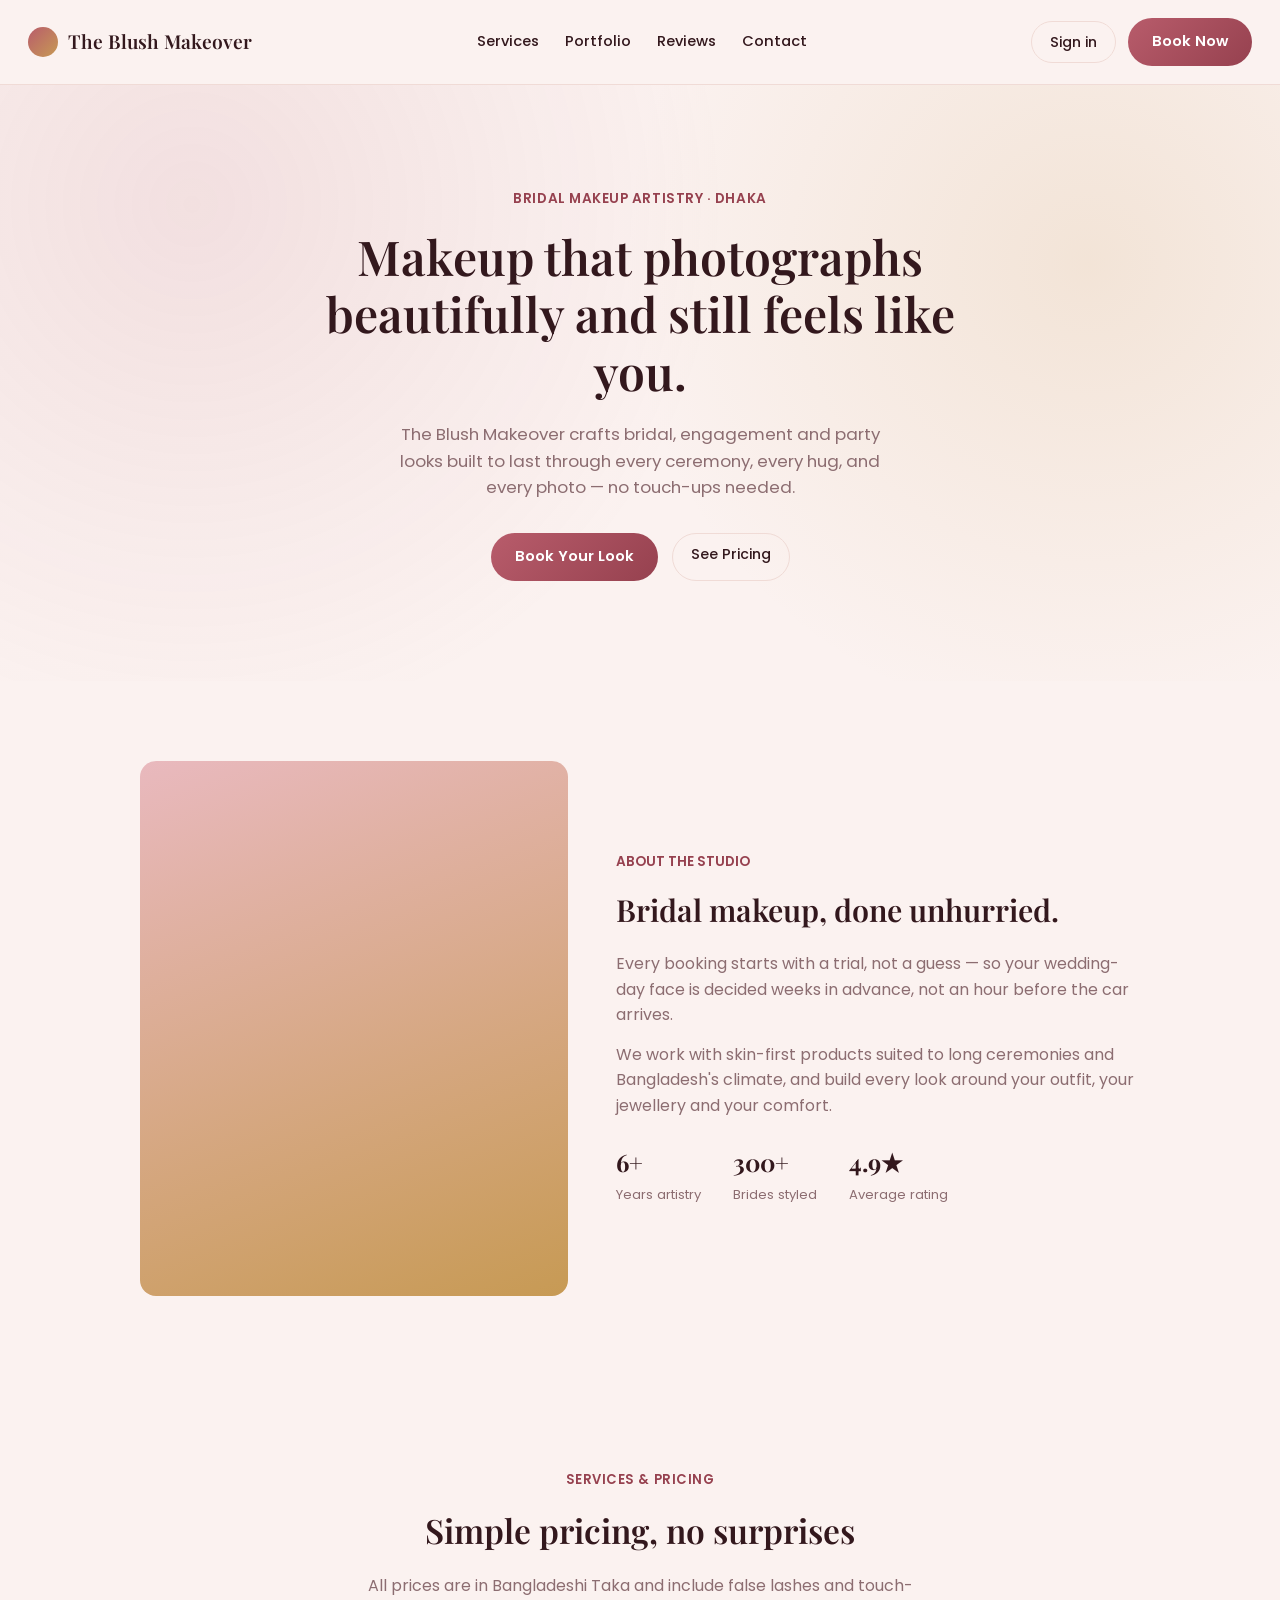
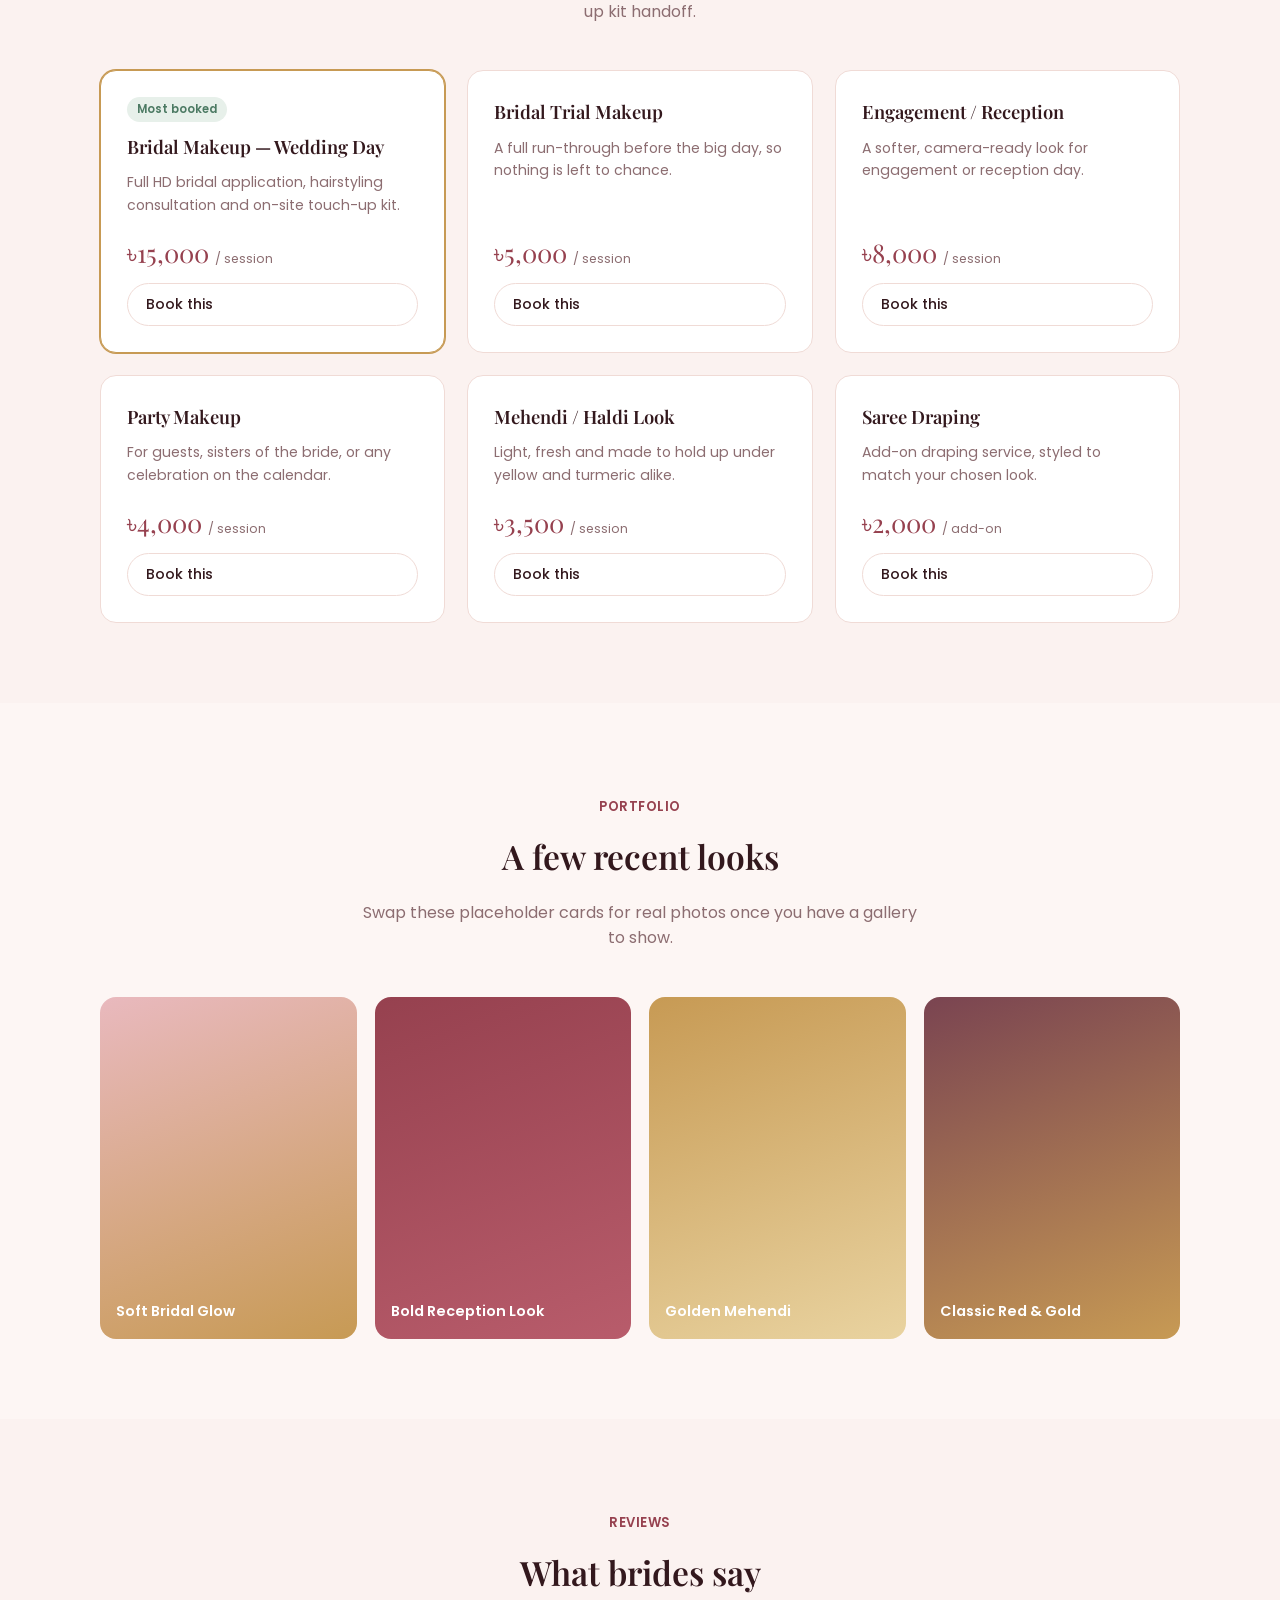
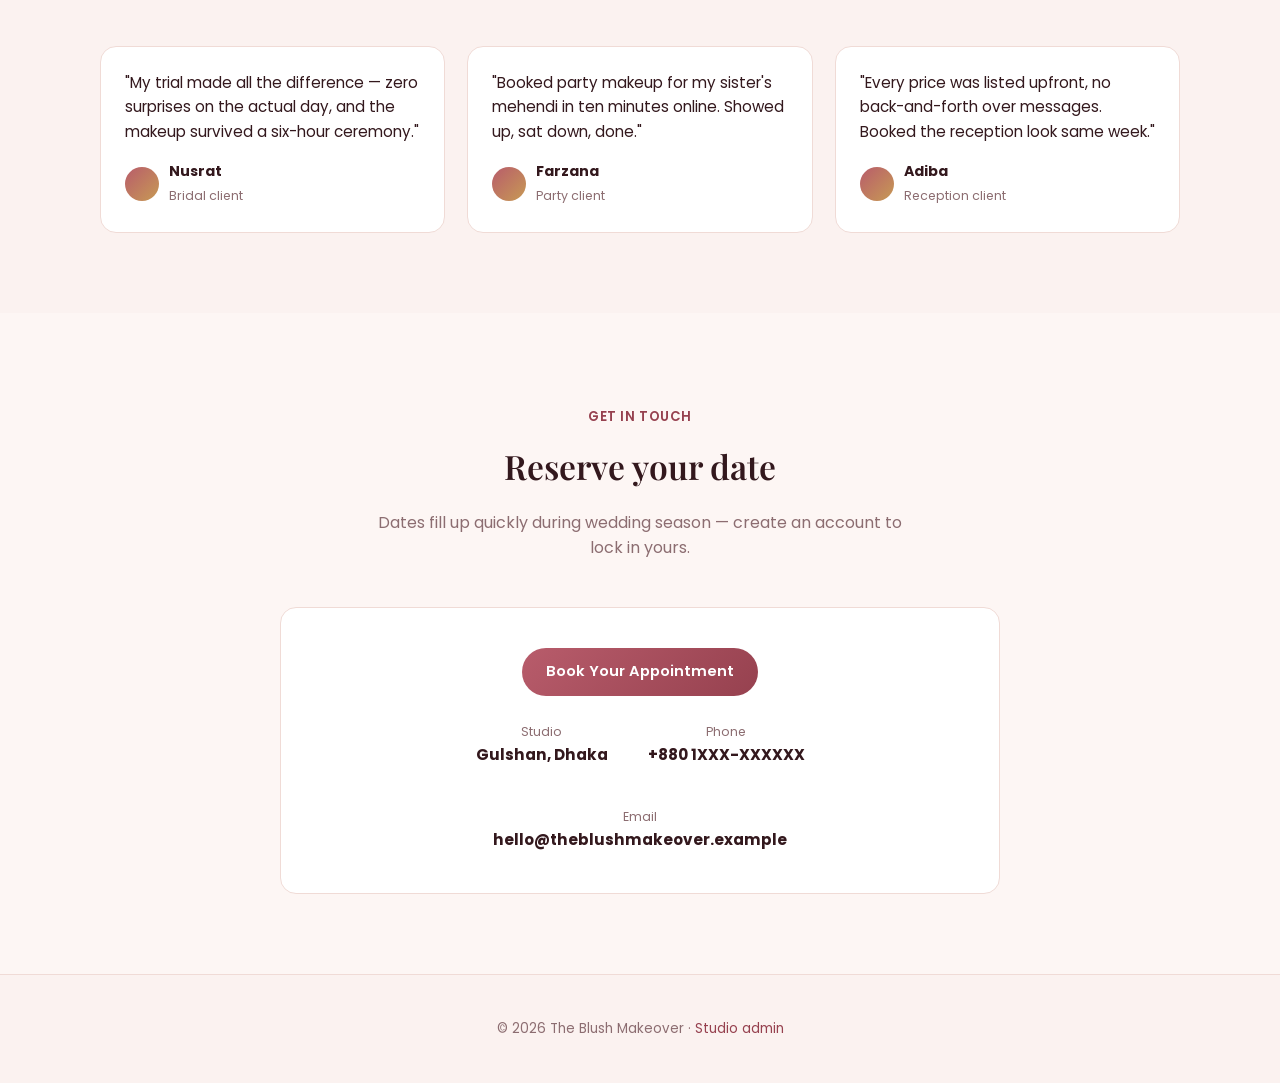
==== index.html @ e8c588a5 "Add files via upload" ====
<!doctype html>
<html lang="en">
<head>
<meta charset="UTF-8" />
<meta name="viewport" content="width=device-width, initial-scale=1.0" />
<title>The Blush Makeover — Bridal & Party Makeup</title>
<link rel="preconnect" href="https://fonts.googleapis.com">
<link rel="preconnect" href="https://fonts.gstatic.com" crossorigin>
<link href="https://fonts.googleapis.com/css2?family=Playfair+Display:wght@600;700&family=Poppins:wght@400;500;600;700&display=swap" rel="stylesheet">
<link rel="stylesheet" href="style.css" />
</head>
<body>

<nav class="navbar">
  <span class="logo"><span class="mark"></span>The Blush Makeover</span>
  <div class="nav-links">
    <a href="#services">Services</a>
    <a href="#looks">Portfolio</a>
    <a href="#testimonials">Reviews</a>
    <a href="#contact">Contact</a>
  </div>
  <div class="nav-right">
    <a class="ghost" href="auth.html">Sign in</a>
    <a class="primary" href="auth.html">Book Now</a>
  </div>
</nav>

<header class="hero">
  <p class="eyebrow">BRIDAL MAKEUP ARTISTRY · DHAKA</p>
  <h1>Makeup that photographs beautifully and still feels like you.</h1>
  <p class="lead">The Blush Makeover crafts bridal, engagement and party looks built to last through every ceremony, every hug, and every photo — no touch-ups needed.</p>
  <div class="hero-actions">
    <a class="primary" href="auth.html">Book Your Look</a>
    <a class="ghost" href="#services">See Pricing</a>
  </div>
</header>

<section class="about" id="about">
  <div class="about-grid">
    <div class="about-visual"></div>
    <div class="about-copy">
      <p class="eyebrow" style="color:var(--accent-dark); font-weight:600; font-size:0.85rem;">ABOUT THE STUDIO</p>
      <h2 style="font-size:1.9rem; margin:8px 0 16px;">Bridal makeup, done unhurried.</h2>
      <p>Every booking starts with a trial, not a guess — so your wedding-day face is decided weeks in advance, not an hour before the car arrives.</p>
      <p>We work with skin-first products suited to long ceremonies and Bangladesh's climate, and build every look around your outfit, your jewellery and your comfort.</p>
      <div class="stat-row">
        <div><strong>6+</strong><span>Years artistry</span></div>
        <div><strong>300+</strong><span>Brides styled</span></div>
        <div><strong>4.9★</strong><span>Average rating</span></div>
      </div>
    </div>
  </div>
</section>

<section id="services">
  <div class="section-head">
    <p class="eyebrow">SERVICES & PRICING</p>
    <h2>Simple pricing, no surprises</h2>
    <p>All prices are in Bangladeshi Taka and include false lashes and touch-up kit handoff.</p>
  </div>
  <div class="services-grid">

    <div class="service-card featured">
      <span class="tag">Most booked</span>
      <h3>Bridal Makeup — Wedding Day</h3>
      <p class="desc">Full HD bridal application, hairstyling consultation and on-site touch-up kit.</p>
      <div class="price">৳15,000 <span>/ session</span></div>
      <a class="ghost" href="auth.html">Book this</a>
    </div>

    <div class="service-card">
      <h3>Bridal Trial Makeup</h3>
      <p class="desc">A full run-through before the big day, so nothing is left to chance.</p>
      <div class="price">৳5,000 <span>/ session</span></div>
      <a class="ghost" href="auth.html">Book this</a>
    </div>

    <div class="service-card">
      <h3>Engagement / Reception</h3>
      <p class="desc">A softer, camera-ready look for engagement or reception day.</p>
      <div class="price">৳8,000 <span>/ session</span></div>
      <a class="ghost" href="auth.html">Book this</a>
    </div>

    <div class="service-card">
      <h3>Party Makeup</h3>
      <p class="desc">For guests, sisters of the bride, or any celebration on the calendar.</p>
      <div class="price">৳4,000 <span>/ session</span></div>
      <a class="ghost" href="auth.html">Book this</a>
    </div>

    <div class="service-card">
      <h3>Mehendi / Haldi Look</h3>
      <p class="desc">Light, fresh and made to hold up under yellow and turmeric alike.</p>
      <div class="price">৳3,500 <span>/ session</span></div>
      <a class="ghost" href="auth.html">Book this</a>
    </div>

    <div class="service-card">
      <h3>Saree Draping</h3>
      <p class="desc">Add-on draping service, styled to match your chosen look.</p>
      <div class="price">৳2,000 <span>/ add-on</span></div>
      <a class="ghost" href="auth.html">Book this</a>
    </div>

  </div>
</section>

<section id="looks" style="background:var(--surface-2);">
  <div class="section-head">
    <p class="eyebrow">PORTFOLIO</p>
    <h2>A few recent looks</h2>
    <p>Swap these placeholder cards for real photos once you have a gallery to show.</p>
  </div>
  <div class="looks-grid">
    <div class="look-card" style="background:linear-gradient(160deg,#E9B9BE,#C79A54);">Soft Bridal Glow</div>
    <div class="look-card" style="background:linear-gradient(160deg,#96414F,#B85C6B);">Bold Reception Look</div>
    <div class="look-card" style="background:linear-gradient(160deg,#C79A54,#E9D3A0);">Golden Mehendi</div>
    <div class="look-card" style="background:linear-gradient(160deg,#7A4451,#C79A54);">Classic Red & Gold</div>
  </div>
</section>

<section id="testimonials">
  <div class="section-head">
    <p class="eyebrow">REVIEWS</p>
    <h2>What brides say</h2>
  </div>
  <div class="testimonial-grid">
    <div class="testimonial-card">
      <p class="quote">"My trial made all the difference — zero surprises on the actual day, and the makeup survived a six-hour ceremony."</p>
      <div class="who"><span class="avatar-sm"></span><div><strong>Nusrat</strong><span>Bridal client</span></div></div>
    </div>
    <div class="testimonial-card">
      <p class="quote">"Booked party makeup for my sister's mehendi in ten minutes online. Showed up, sat down, done."</p>
      <div class="who"><span class="avatar-sm"></span><div><strong>Farzana</strong><span>Party client</span></div></div>
    </div>
    <div class="testimonial-card">
      <p class="quote">"Every price was listed upfront, no back-and-forth over messages. Booked the reception look same week."</p>
      <div class="who"><span class="avatar-sm"></span><div><strong>Adiba</strong><span>Reception client</span></div></div>
    </div>
  </div>
</section>

<section id="contact" style="background:var(--surface-2);">
  <div class="section-head">
    <p class="eyebrow">GET IN TOUCH</p>
    <h2>Reserve your date</h2>
    <p>Dates fill up quickly during wedding season — create an account to lock in yours.</p>
  </div>
  <div class="contact-panel">
    <a class="primary" href="auth.html">Book Your Appointment</a>
    <div class="contact-rows">
      <div><span>Studio</span><strong>Gulshan, Dhaka</strong></div>
      <div><span>Phone</span><strong>+880 1XXX-XXXXXX</strong></div>
      <div><span>Email</span><strong>hello@theblushmakeover.example</strong></div>
    </div>
  </div>
</section>

<footer class="site-footer">
  <p>© 2026 The Blush Makeover · <a href="admin.html">Studio admin</a></p>
</footer>

</body>
</html>
---- style.css ----
:root {
  --bg: #FBF2F0;
  --surface: #FFFFFF;
  --surface-2: #FDF6F4;
  --ink: #33181D;
  --muted: #8C6D71;
  --accent: #B85C6B;
  --accent-dark: #96414F;
  --gold: #C79A54;
  --border: #F0DBD6;
  --success: #4C7A63;
  --success-soft: #E7F0EA;
  --danger: #A6423A;
  --danger-soft: #F7E6E3;
  --radius: 16px;
  --font-display: "Playfair Display", Georgia, serif;
  --font-body: "Poppins", system-ui, -apple-system, sans-serif;
  --font-mono: "IBM Plex Mono", "SFMono-Regular", Menlo, monospace;
}

* { box-sizing: border-box; }

html, body {
  margin: 0;
  background: var(--bg);
  color: var(--ink);
  font-family: var(--font-body);
  line-height: 1.6;
  -webkit-font-smoothing: antialiased;
}

h1, h2, h3 { font-family: var(--font-display); margin: 0; font-weight: 600; }

a { color: var(--accent-dark); text-decoration: none; }
button { font-family: var(--font-body); }

img { max-width: 100%; display: block; }

.container { max-width: 1080px; margin: 0 auto; padding: 0 24px; }

/* ---------- navbar ---------- */

.navbar {
  display: flex;
  align-items: center;
  justify-content: space-between;
  padding: 18px 28px;
  border-bottom: 1px solid var(--border);
  background: rgba(251, 242, 240, 0.9);
  backdrop-filter: blur(8px);
  position: sticky;
  top: 0;
  z-index: 20;
}

.logo {
  display: inline-flex;
  align-items: center;
  gap: 10px;
  font-family: var(--font-display);
  font-weight: 600;
  font-size: 1.2rem;
  color: var(--ink);
}

.logo .mark {
  width: 30px;
  height: 30px;
  border-radius: 50%;
  background: linear-gradient(135deg, var(--accent), var(--gold));
  flex-shrink: 0;
}

.navbar .nav-links {
  display: flex;
  align-items: center;
  gap: 26px;
}

.navbar .nav-links a {
  color: var(--ink);
  font-size: 0.92rem;
  font-weight: 500;
}

.navbar .nav-right { display: flex; align-items: center; gap: 12px; }

/* ---------- buttons ---------- */

button.primary, a.primary {
  display: inline-block;
  background: linear-gradient(135deg, var(--accent), var(--accent-dark));
  color: #fff;
  border: none;
  border-radius: 999px;
  padding: 12px 24px;
  font-size: 0.92rem;
  font-weight: 600;
  cursor: pointer;
  text-align: center;
}

button.primary:hover, a.primary:hover { filter: brightness(1.07); }

button.ghost, a.ghost {
  background: transparent;
  border: 1px solid var(--border);
  color: var(--ink);
  border-radius: 999px;
  padding: 9px 18px;
  font-weight: 500;
  cursor: pointer;
  font-size: 0.88rem;
}

button.ghost:hover, a.ghost:hover { background: var(--surface-2); }

button.danger {
  background: var(--danger-soft);
  border: 1px solid rgba(166, 66, 58, 0.35);
  color: var(--danger);
  border-radius: 8px;
  padding: 9px 16px;
  font-weight: 500;
  cursor: pointer;
}

/* ---------- hero ---------- */

.hero {
  position: relative;
  padding: 90px 24px 100px;
  text-align: center;
  overflow: hidden;
  background:
    radial-gradient(circle at 15% 20%, rgba(184, 92, 107, 0.12), transparent 45%),
    radial-gradient(circle at 85% 30%, rgba(199, 154, 84, 0.16), transparent 40%);
}

.hero .eyebrow {
  color: var(--accent-dark);
  font-weight: 600;
  font-size: 0.85rem;
  letter-spacing: 0.04em;
}

.hero h1 {
  font-size: 3rem;
  max-width: 720px;
  margin: 18px auto 20px;
  line-height: 1.2;
}

.hero p.lead {
  color: var(--muted);
  max-width: 520px;
  margin: 0 auto 32px;
  font-size: 1.05rem;
}

.hero .hero-actions { display: flex; justify-content: center; gap: 14px; flex-wrap: wrap; }

/* ---------- sections ---------- */

section { padding: 80px 24px; }

.section-head { text-align: center; max-width: 560px; margin: 0 auto 46px; }
.section-head .eyebrow { color: var(--accent-dark); font-weight: 600; font-size: 0.82rem; letter-spacing: 0.04em; }
.section-head h2 { font-size: 2.1rem; margin: 10px 0 12px; }
.section-head p { color: var(--muted); }

/* about */

.about-grid {
  display: grid;
  grid-template-columns: 0.9fr 1.1fr;
  gap: 48px;
  align-items: center;
  max-width: 1000px;
  margin: 0 auto;
}

.about-visual {
  aspect-ratio: 4 / 5;
  border-radius: var(--radius);
  background: linear-gradient(160deg, #E9B9BE 0%, #C79A54 100%);
}

.about-copy p { color: var(--muted); margin: 0 0 14px; }
.about-copy .stat-row { display: flex; gap: 32px; margin-top: 24px; }
.about-copy .stat-row div strong { display: block; font-family: var(--font-display); font-size: 1.5rem; color: var(--ink); }
.about-copy .stat-row div span { color: var(--muted); font-size: 0.82rem; }

/* services / pricing */

.services-grid {
  display: grid;
  grid-template-columns: repeat(3, 1fr);
  gap: 22px;
  max-width: 1080px;
  margin: 0 auto;
}

.service-card {
  background: var(--surface);
  border: 1px solid var(--border);
  border-radius: var(--radius);
  padding: 26px;
  display: flex;
  flex-direction: column;
  gap: 10px;
}

.service-card.featured { border-color: var(--gold); box-shadow: 0 0 0 1px var(--gold); }

.service-card .tag {
  align-self: flex-start;
  background: var(--success-soft);
  color: var(--success);
  font-size: 0.72rem;
  font-weight: 600;
  padding: 3px 10px;
  border-radius: 999px;
}

.service-card h3 { font-size: 1.15rem; }
.service-card p.desc { color: var(--muted); font-size: 0.88rem; flex: 1; margin: 0; }

.service-card .price {
  font-family: var(--font-display);
  font-size: 1.6rem;
  color: var(--accent-dark);
  margin-top: 6px;
}

.service-card .price span { font-size: 0.78rem; color: var(--muted); font-family: var(--font-body); }

/* portfolio / looks */

.looks-grid {
  display: grid;
  grid-template-columns: repeat(4, 1fr);
  gap: 18px;
  max-width: 1080px;
  margin: 0 auto;
}

.look-card {
  border-radius: var(--radius);
  aspect-ratio: 3 / 4;
  padding: 16px;
  display: flex;
  align-items: flex-end;
  color: #fff;
  font-weight: 600;
  font-size: 0.9rem;
}

/* testimonials */

.testimonial-grid {
  display: grid;
  grid-template-columns: repeat(3, 1fr);
  gap: 22px;
  max-width: 1080px;
  margin: 0 auto;
}

.testimonial-card {
  background: var(--surface);
  border: 1px solid var(--border);
  border-radius: var(--radius);
  padding: 24px;
}

.testimonial-card p.quote { color: var(--ink); font-size: 0.95rem; margin: 0 0 16px; }
.testimonial-card .who { display: flex; align-items: center; gap: 10px; }
.testimonial-card .avatar-sm {
  width: 34px; height: 34px; border-radius: 50%;
  background: linear-gradient(135deg, var(--accent), var(--gold));
  flex-shrink: 0;
}
.testimonial-card .who strong { display: block; font-size: 0.88rem; }
.testimonial-card .who span { color: var(--muted); font-size: 0.78rem; }

/* contact + footer */

.contact-panel {
  max-width: 720px;
  margin: 0 auto;
  background: var(--surface);
  border: 1px solid var(--border);
  border-radius: var(--radius);
  padding: 40px;
  text-align: center;
}

.contact-panel .contact-rows {
  display: flex;
  justify-content: center;
  gap: 40px;
  margin-top: 26px;
  flex-wrap: wrap;
}

.contact-panel .contact-rows div span { display: block; color: var(--muted); font-size: 0.78rem; }
.contact-panel .contact-rows div strong { font-size: 0.95rem; }

footer.site-footer {
  border-top: 1px solid var(--border);
  padding: 30px 24px;
  text-align: center;
  color: var(--muted);
  font-size: 0.84rem;
}

/* ---------- auth page ---------- */

.auth-page {
  min-height: 100vh;
  display: flex;
  align-items: center;
  justify-content: center;
  padding: 40px 20px;
  background:
    radial-gradient(circle at 20% 20%, rgba(184, 92, 107, 0.1), transparent 45%),
    radial-gradient(circle at 80% 80%, rgba(199, 154, 84, 0.14), transparent 40%),
    var(--bg);
}

.auth-card {
  width: 100%;
  max-width: 400px;
  background: var(--surface);
  border: 1px solid var(--border);
  border-radius: 20px;
  padding: 36px;
}

.auth-card .logo { justify-content: center; margin-bottom: 22px; }

.auth-card .card-head { text-align: center; }
.auth-card .card-head h2 { font-size: 1.3rem; }
.auth-card .card-head .sub { color: var(--muted); font-size: 0.86rem; margin: 8px 0 0; }

.tabs {
  display: flex;
  gap: 4px;
  margin: 22px 0 20px;
  background: var(--surface-2);
  border-radius: 999px;
  padding: 4px;
}

.tab {
  flex: 1;
  border: none;
  background: transparent;
  padding: 9px 12px;
  border-radius: 999px;
  font-size: 0.85rem;
  font-weight: 500;
  color: var(--muted);
  cursor: pointer;
}

.tab.active { background: var(--accent); color: #fff; }

.auth-form { display: flex; flex-direction: column; gap: 6px; }

.auth-form label { font-size: 0.8rem; font-weight: 500; color: var(--muted); margin-top: 10px; }

.auth-form input[type="text"],
.auth-form input[type="password"],
.auth-form select,
.auth-form textarea {
  width: 100%;
  border: 1px solid var(--border);
  border-radius: 8px;
  padding: 10px 12px;
  font-size: 0.94rem;
  font-family: var(--font-body);
  color: var(--ink);
  background: var(--surface-2);
}

.auth-form input:focus, .auth-form select:focus, .auth-form textarea:focus {
  outline: 2px solid var(--accent);
  outline-offset: 1px;
}

.password-field { position: relative; display: flex; align-items: center; }
.password-field input { padding-right: 42px; }

.toggle-visibility {
  position: absolute;
  right: 6px;
  border: none;
  background: transparent;
  color: var(--muted);
  cursor: pointer;
  padding: 6px;
  display: flex;
}

.toggle-visibility.is-showing { color: var(--accent-dark); }

.hint { font-size: 0.76rem; color: var(--muted); margin: 6px 0 0; }

.auth-form button.primary { margin-top: 18px; width: 100%; }

.message { min-height: 20px; font-size: 0.86rem; margin: 16px 0 0; text-align: center; }
.message.error { color: var(--danger); }
.message.success { color: var(--success); }

.auth-card .card-foot {
  margin-top: 22px;
  padding-top: 16px;
  border-top: 1px solid var(--border);
  font-size: 0.84rem;
  text-align: center;
  color: var(--muted);
}

/* ---------- dashboard ---------- */

.dash-nav {
  display: flex;
  align-items: center;
  justify-content: space-between;
  padding: 16px 28px;
  border-bottom: 1px solid var(--border);
  background: var(--surface);
}

.dash-nav .nav-right { display: flex; align-items: center; gap: 10px; }

.banner {
  height: 110px;
  background: linear-gradient(120deg, var(--accent), var(--gold));
}

.dash-main { max-width: 760px; margin: 0 auto; padding: 0 24px 60px; }

.profile-card {
  display: flex;
  align-items: flex-end;
  gap: 18px;
  margin-top: -40px;
  padding-bottom: 20px;
  flex-wrap: wrap;
}

.avatar {
  width: 84px;
  height: 84px;
  border-radius: 50%;
  border: 4px solid var(--bg);
  background: linear-gradient(135deg, var(--accent), var(--accent-dark));
  display: flex;
  align-items: center;
  justify-content: center;
  font-weight: 700;
  font-size: 1.6rem;
  color: #fff;
  flex-shrink: 0;
}

.profile-info { padding-bottom: 4px; }
.profile-name-row { display: flex; align-items: center; gap: 10px; flex-wrap: wrap; }
.profile-name-row h1 { font-size: 1.4rem; }

.badge {
  font-size: 0.7rem;
  font-weight: 600;
  padding: 3px 10px;
  border-radius: 999px;
  background: var(--success-soft);
  color: var(--success);
}

.profile-meta { color: var(--muted); font-size: 0.85rem; margin-top: 4px; }

.dash-tabs {
  display: flex;
  gap: 6px;
  border-bottom: 1px solid var(--border);
  margin-bottom: 26px;
}

.dash-tab {
  border: none;
  background: transparent;
  padding: 10px 4px;
  margin-right: 20px;
  font-size: 0.9rem;
  font-weight: 500;
  color: var(--muted);
  cursor: pointer;
  border-bottom: 2px solid transparent;
}

.dash-tab.active { color: var(--accent-dark); border-bottom-color: var(--accent-dark); }

.panel {
  background: var(--surface);
  border: 1px solid var(--border);
  border-radius: var(--radius);
  padding: 22px;
}

.panel + .panel { margin-top: 20px; }

.panel h3 { font-size: 1rem; margin-bottom: 4px; }
.panel .panel-sub { color: var(--muted); font-size: 0.84rem; margin: 0 0 18px; }

/* booking form */

.booking-form { display: flex; flex-direction: column; gap: 6px; }
.booking-form label { font-size: 0.8rem; font-weight: 500; color: var(--muted); margin-top: 10px; }
.booking-form input, .booking-form select, .booking-form textarea {
  width: 100%;
  border: 1px solid var(--border);
  border-radius: 8px;
  padding: 10px 12px;
  font-size: 0.92rem;
  font-family: var(--font-body);
  background: var(--surface-2);
  color: var(--ink);
}
.booking-form textarea { resize: vertical; min-height: 70px; }
.booking-form button.primary { margin-top: 16px; align-self: flex-start; }

/* bookings list */

.booking-list { list-style: none; margin: 0; padding: 0; }
.booking-list li {
  padding: 14px 0;
  border-bottom: 1px solid var(--border);
  display: flex;
  justify-content: space-between;
  gap: 12px;
  flex-wrap: wrap;
}
.booking-list li:last-child { border-bottom: none; }
.booking-list .b-service { font-weight: 600; font-size: 0.92rem; }
.booking-list .b-meta { color: var(--muted); font-size: 0.8rem; margin-top: 2px; }
.booking-list .b-status {
  align-self: center;
  font-size: 0.74rem;
  font-weight: 600;
  padding: 3px 10px;
  border-radius: 999px;
  background: var(--success-soft);
  color: var(--success);
  white-space: nowrap;
}

/* friendly activity feed (dashboard) */

.feed-list { list-style: none; margin: 0; padding: 0; }
.feed-list li {
  display: flex;
  align-items: flex-start;
  gap: 12px;
  padding: 12px 0;
  border-bottom: 1px solid var(--border);
}
.feed-list li:last-child { border-bottom: none; }
.feed-dot { width: 8px; height: 8px; border-radius: 50%; margin-top: 6px; flex-shrink: 0; background: var(--success); }
.feed-dot.err { background: var(--danger); }
.feed-text { font-size: 0.9rem; }
.feed-time { color: var(--muted); font-size: 0.78rem; margin-top: 2px; }

.empty { color: var(--muted); font-size: 0.86rem; }

.danger-panel {
  border: 1px solid rgba(166, 66, 58, 0.3);
  border-radius: var(--radius);
  padding: 20px 22px;
  display: flex;
  align-items: center;
  justify-content: space-between;
  gap: 16px;
  flex-wrap: wrap;
  background: var(--surface);
}
.danger-panel h3 { color: var(--danger); font-size: 0.95rem; }
.danger-panel p { color: var(--muted); font-size: 0.84rem; margin: 6px 0 0; max-width: 380px; }

/* ---------- admin console ---------- */

body.admin-page {
  --bg-c: #201417;
  --panel-c: #2A1B1F;
  --ink-c: #F6E9E7;
  --muted-c: #B79197;
  --ok-c: #7BC69A;
  --err-c: #F2917F;
  --border-c: #3A262B;
  background: var(--bg-c);
  color: var(--ink-c);
}

.admin-nav {
  display: flex;
  align-items: center;
  justify-content: space-between;
  padding: 16px 28px;
  border-bottom: 1px solid var(--border-c);
  background: rgba(32, 20, 23, 0.9);
  position: sticky;
  top: 0;
}

.admin-nav .logo { color: var(--ink-c); }
.admin-nav a.nav-link { color: var(--muted-c); font-size: 0.86rem; }

.admin-main { max-width: 900px; margin: 0 auto; padding: 32px 24px 60px; }
.admin-main h1 { font-size: 1.4rem; color: var(--ink-c); }
.admin-main .sub { color: var(--muted-c); font-size: 0.86rem; margin: 6px 0 30px; }

.admin-panel {
  background: var(--panel-c);
  border: 1px solid var(--border-c);
  border-radius: 14px;
  padding: 20px 22px;
  margin-bottom: 20px;
}

.admin-panel h2 { font-family: var(--font-body); font-size: 0.92rem; font-weight: 600; color: var(--ink-c); }
.admin-panel .panel-head-row { display: flex; align-items: center; justify-content: space-between; }
.admin-panel .count { color: var(--muted-c); font-weight: 400; font-size: 0.8rem; }

table { width: 100%; border-collapse: collapse; margin-top: 14px; font-size: 0.86rem; }
th { text-align: left; color: var(--muted-c); font-weight: 500; font-size: 0.74rem; padding-bottom: 8px; border-bottom: 1px solid var(--border-c); }
td { padding: 10px 0; border-bottom: 1px solid var(--border-c); font-family: var(--font-mono); color: var(--ink-c); }
td.actions { text-align: right; }
td.actions button {
  background: transparent; border: 1px solid rgba(242, 145, 127, 0.4); color: var(--err-c);
  border-radius: 6px; padding: 4px 10px; font-family: var(--font-mono); font-size: 0.74rem; cursor: pointer;
}

.log-list { list-style: none; margin: 0; padding: 0; max-height: 380px; overflow-y: auto; }
.log-list li { display: flex; gap: 10px; padding: 9px 0; border-bottom: 1px solid var(--border-c); font-size: 0.82rem; align-items: baseline; font-family: var(--font-mono); }
.log-list li:last-child { border-bottom: none; }
.log-time { color: var(--muted-c); flex-shrink: 0; }
.log-status { flex-shrink: 0; font-weight: 600; width: 38px; }
.log-status.ok { color: var(--ok-c); }
.log-status.err { color: var(--err-c); }
.log-text { color: var(--ink-c); }
.log-text .user { color: var(--muted-c); }

button.ghost.small { border-radius: 6px; padding: 5px 12px; font-family: var(--font-mono); font-size: 0.74rem; border-color: var(--border-c); color: var(--muted-c); }
button.ghost.small:hover { background: var(--panel-c); }

/* ---------- responsive ---------- */

@media (max-width: 900px) {
  .about-grid { grid-template-columns: 1fr; }
  .services-grid { grid-template-columns: repeat(2, 1fr); }
  .looks-grid { grid-template-columns: repeat(2, 1fr); }
  .testimonial-grid { grid-template-columns: 1fr; }
  .navbar .nav-links { display: none; }
}

@media (max-width: 560px) {
  .hero h1 { font-size: 2.1rem; }
  .services-grid { grid-template-columns: 1fr; }
  .looks-grid { grid-template-columns: repeat(2, 1fr); }
  .about-copy .stat-row { flex-wrap: wrap; gap: 20px; }
  .profile-card { flex-direction: column; align-items: flex-start; margin-top: -30px; }
  .danger-panel { flex-direction: column; align-items: flex-start; }
}
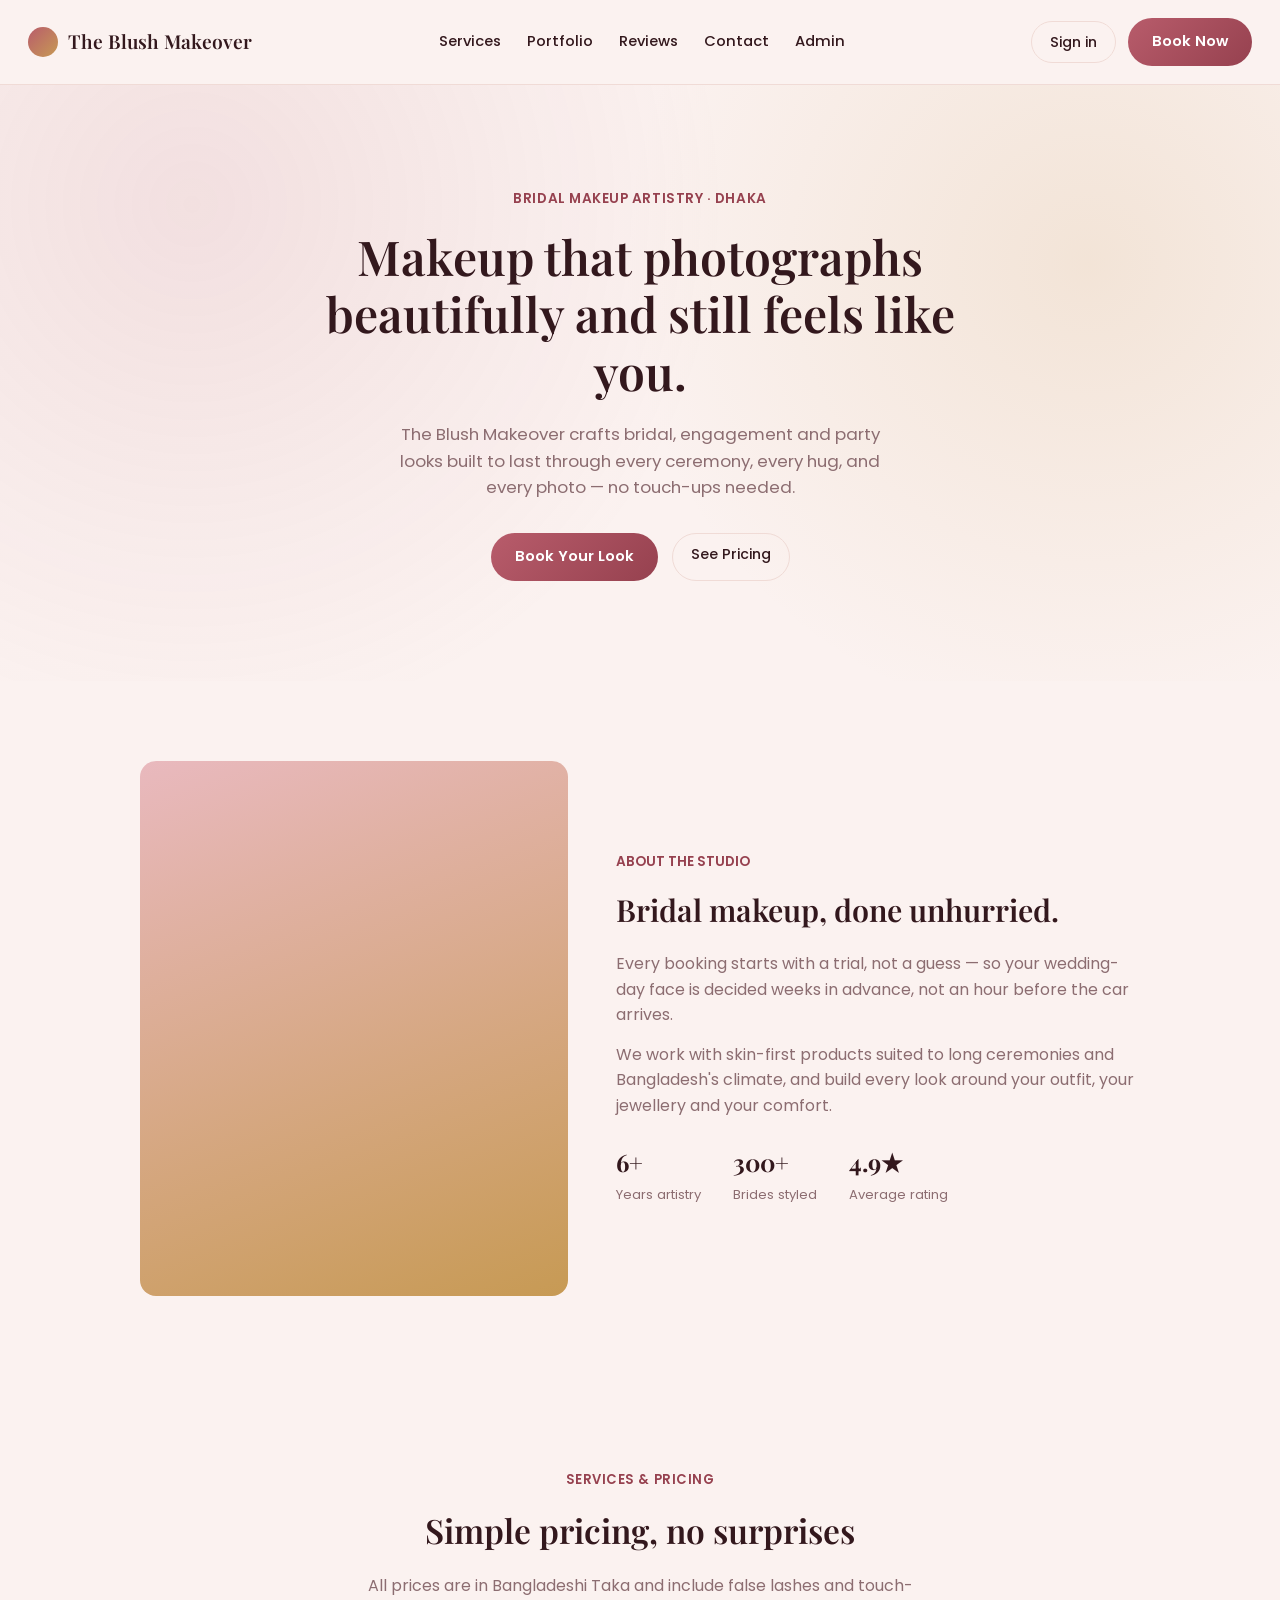
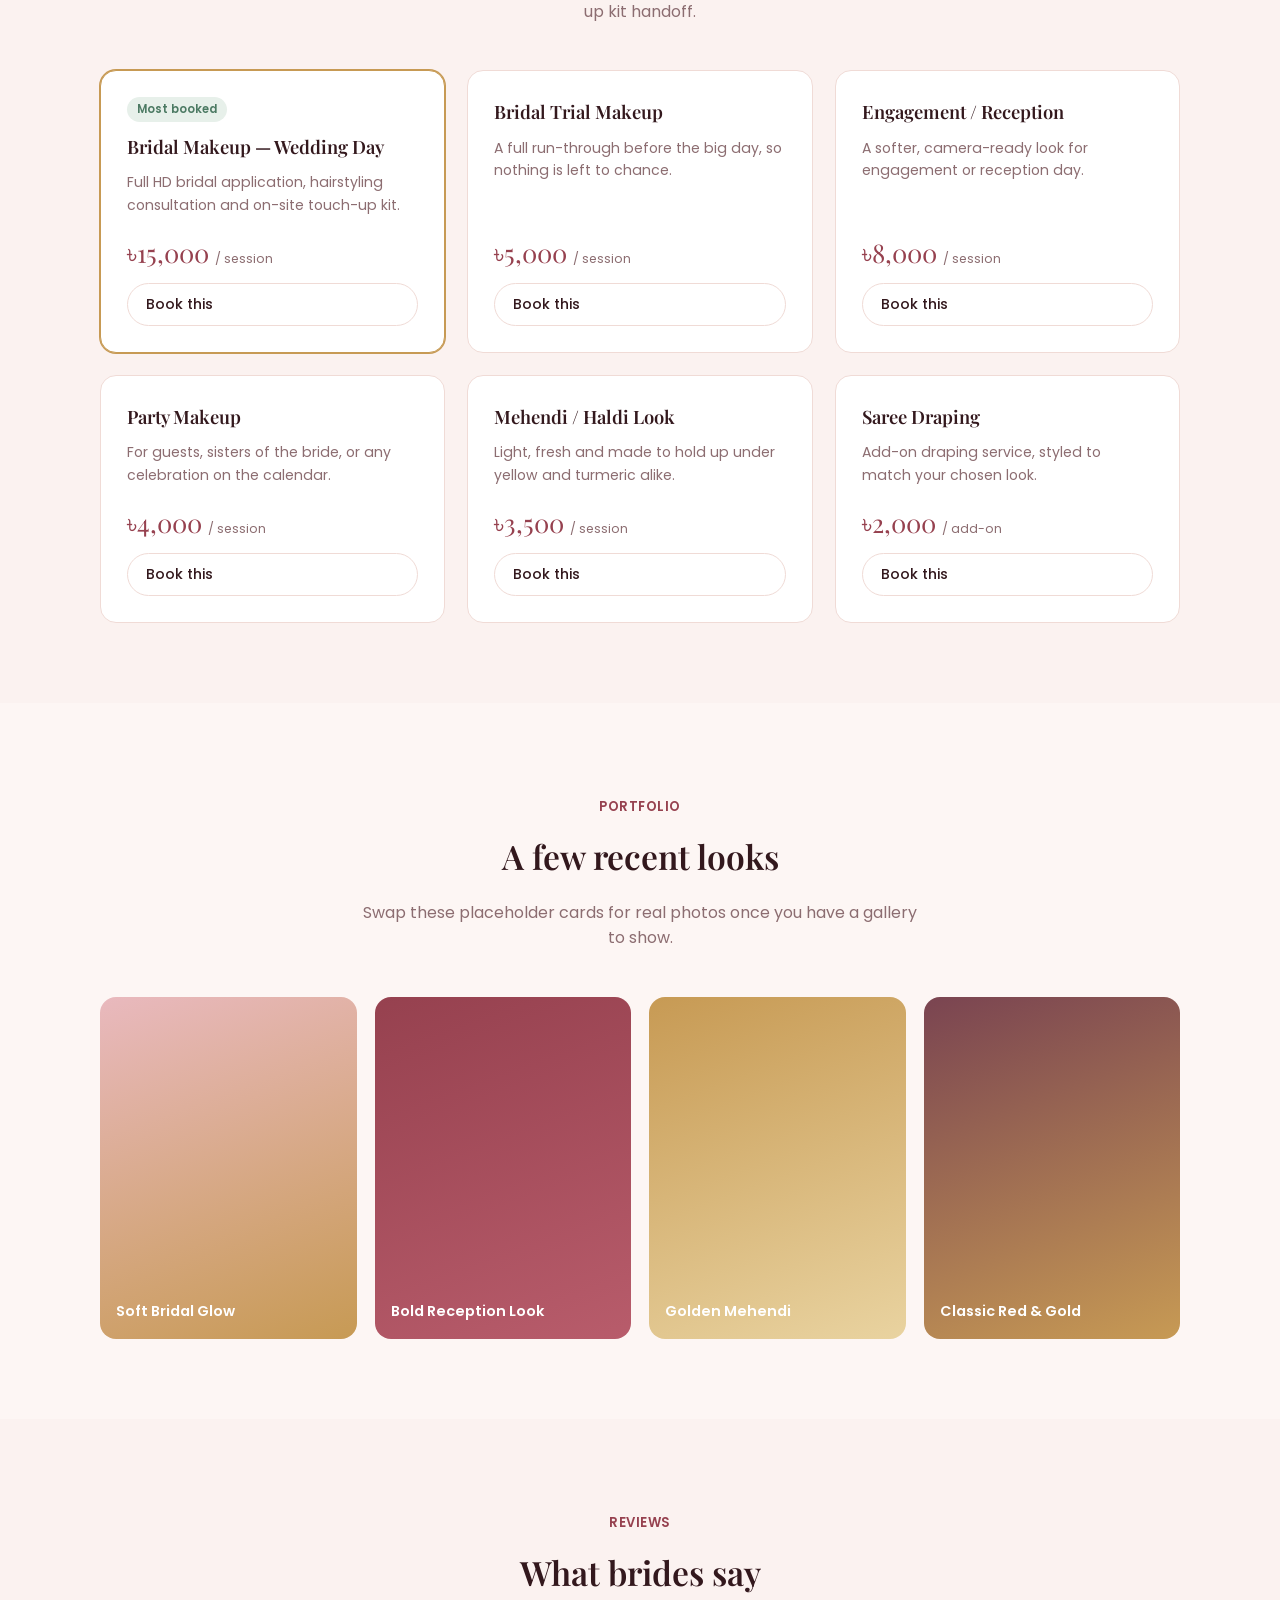
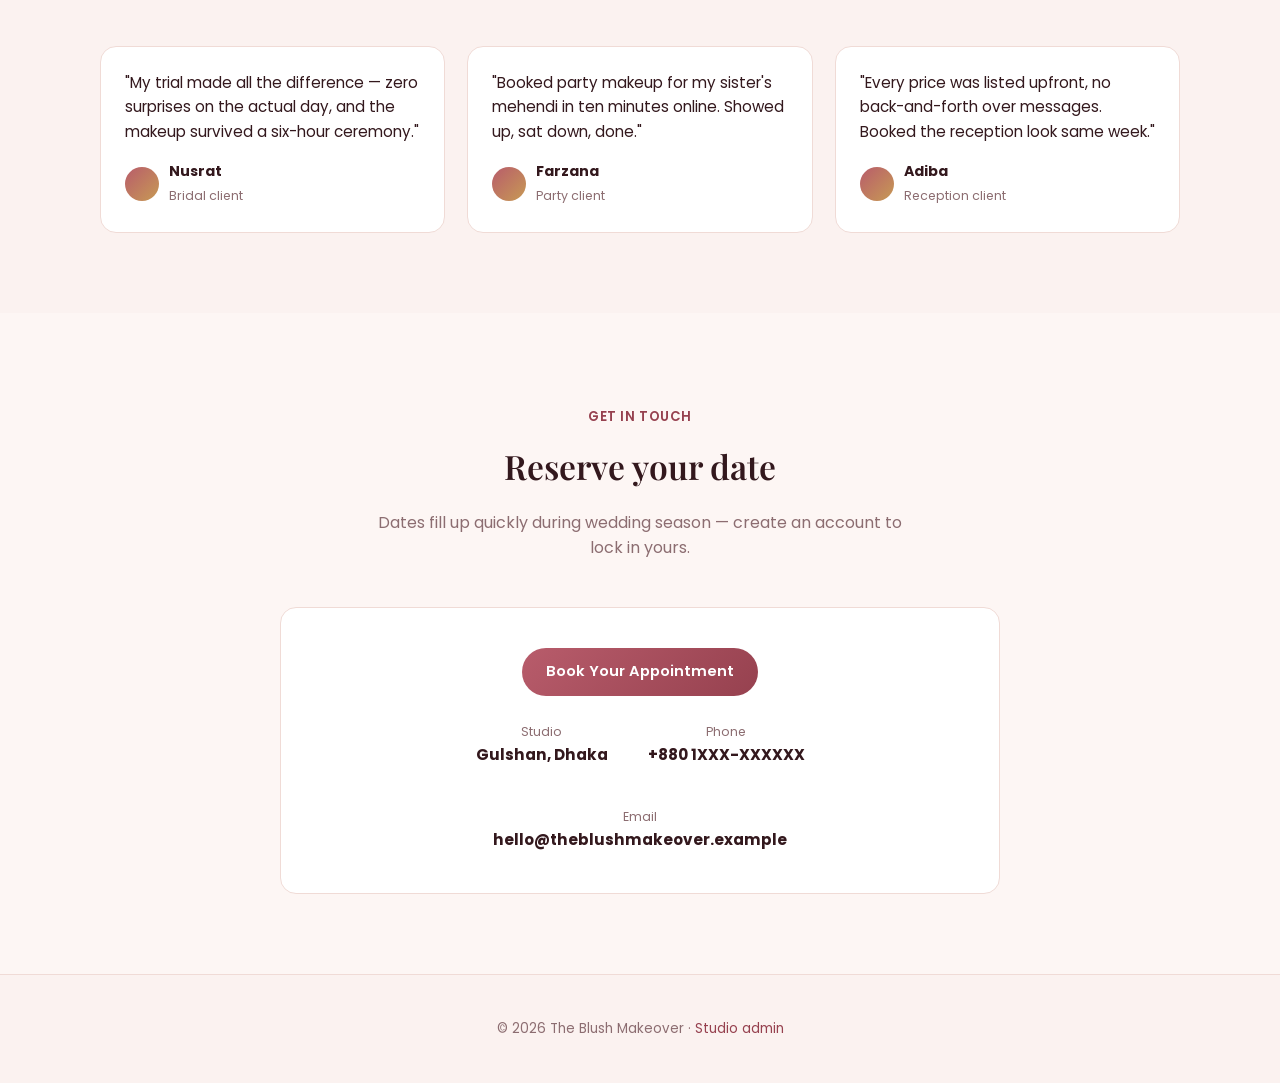
==== commit 0278047e: "Add files via upload" ====
--- a/index.html
+++ b/index.html
@@ -18,6 +18,7 @@
     <a href="#looks">Portfolio</a>
     <a href="#testimonials">Reviews</a>
     <a href="#contact">Contact</a>
+    <a href="admin.html">Admin</a>
   </div>
   <div class="nav-right">
     <a class="ghost" href="auth.html">Sign in</a>
